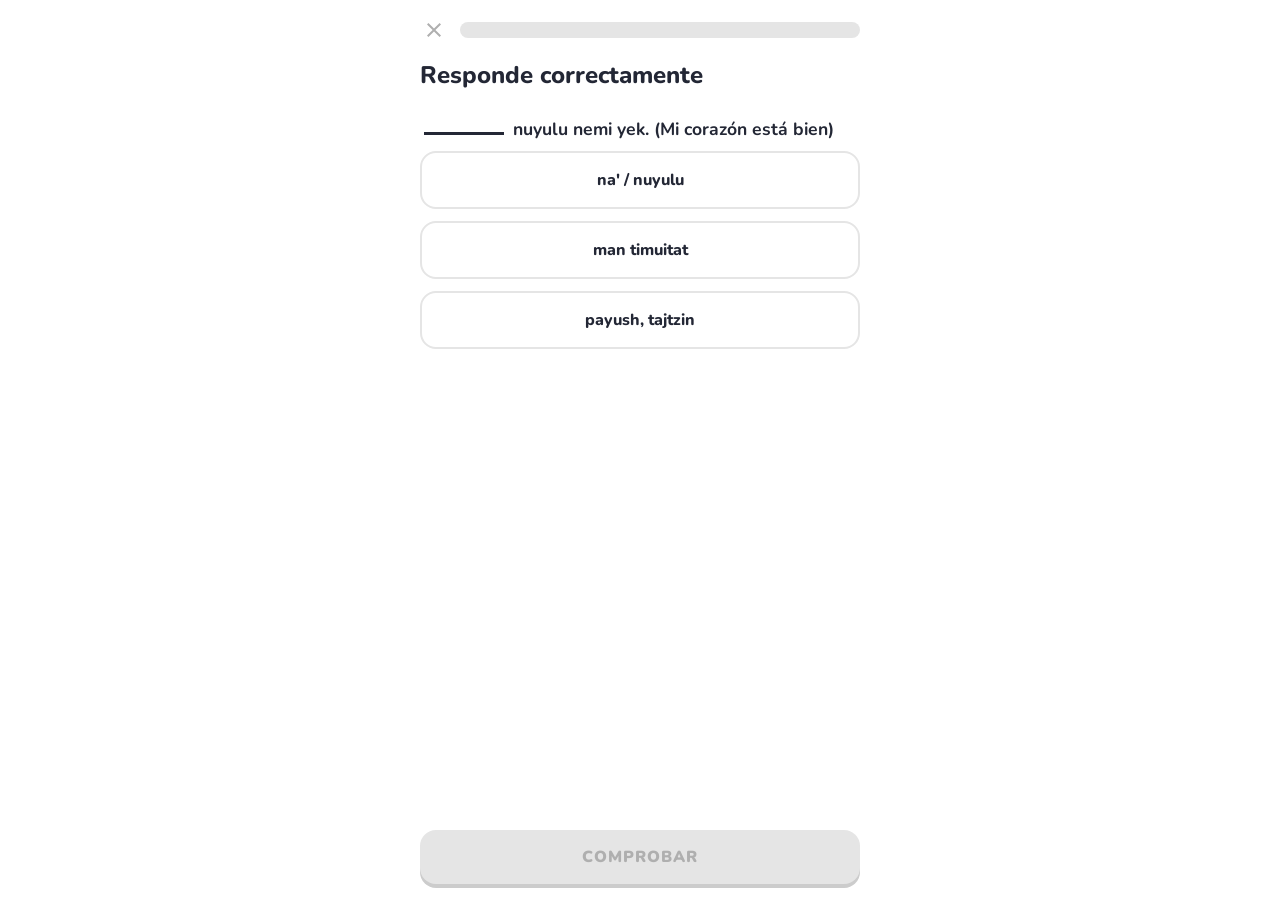
==== lesson.html @ 5322b40c "Add files via upload" ====
<!DOCTYPE html>
<html lang="es">
<head>
    <meta charset="UTF-8">
    <meta name="viewport" content="width=device-width, initial-scale=1.0">
    <title>Lección 1 — Aprende a presentarte</title>
    <link rel="stylesheet" href="style.css">
    <link rel="stylesheet" href="lesson.css">
    <link href="https://fonts.googleapis.com/css2?family=Nunito:wght@700;800;900&display=swap" rel="stylesheet">
</head>
<body>
    <div class="lesson-container" id="lesson-container">
        <!-- Top bar with close + progress -->
        <div class="lesson-top-bar">
            <button class="lesson-close-btn" id="lesson-close">
                <svg viewBox="0 0 24 24" fill="currentColor" width="24" height="24">
                    <path d="M19 6.41L17.59 5 12 10.59 6.41 5 5 6.41 10.59 12 5 17.59 6.41 19 12 13.41 17.59 19 19 17.59 13.41 12z"/>
                </svg>
            </button>
            <div class="progress-bar-track">
                <div class="progress-bar-fill" id="progress-fill"></div>
            </div>
        </div>

        <!-- Exercise Area (dynamically filled) -->
        <div class="exercise-area" id="exercise-area">
            <!-- Content injected by JS -->
        </div>

        <!-- Bottom bar with COMPROBAR button -->
        <div class="lesson-bottom-bar" id="bottom-bar">
            <button class="check-btn disabled" id="check-btn" disabled>COMPROBAR</button>
        </div>

        <!-- Feedback overlay -->
        <div class="feedback-bar hidden" id="feedback-bar">
            <div class="feedback-icon" id="feedback-icon"></div>
            <div class="feedback-text" id="feedback-text"></div>
            <button class="continue-btn" id="continue-btn">CONTINUAR</button>
        </div>
    </div>

    <!-- Lesson Complete screen -->
    <div class="lesson-complete hidden" id="lesson-complete">
        <div class="complete-content">
            <img src="Ffeliz.svg" alt="Feliz" class="complete-character">
            <h2 class="complete-title">¡Lección completada!</h2>
            <p class="complete-subtitle">Has terminado la lección<br>"Aprende a presentarte"</p>
            <div class="complete-stats">
                <div class="complete-stat">
                    <span class="stat-value" id="score-value">0</span>
                    <span class="stat-desc">Aciertos</span>
                </div>
                <div class="complete-stat">
                    <span class="stat-value" id="total-value">0</span>
                    <span class="stat-desc">Total</span>
                </div>
            </div>
            <button class="complete-btn" id="complete-btn">CONTINUAR</button>
        </div>
    </div>

    <script src="data.js"></script>
    <script src="dictionary_data.js"></script>
    <script src="lesson.js"></script>
</body>
</html>
---- style.css ----
:root {
    /* SVG Color Palette */
    --cream: #f3e6d3;
    --salmon: #f79983;
    --yellow: #fbbb48;
    --orange-red: #f15f42;
    --red: #f15f42;
    --purple: #8b6db0;
    --dark-red: #cd2628;
    --dark-navy: #232735;
    --green: #75b243;
    
    /* Additional UI Colors */
    --white: #ffffff;
    --gray-bg: #f7f7f7;
    --gray-border: #e5e5e5;
    --gray-text: #afafaf;
}

html {
    scroll-behavior: smooth;
}

* {
    box-sizing: border-box;
    margin: 0;
    padding: 0;
    -webkit-tap-highlight-color: transparent;
}

body {
    font-family: 'Nunito', sans-serif;
    background-color: var(--white);
    color: var(--dark-navy);
    display: flex;
    justify-content: center;
    min-height: 100vh;
    min-height: -webkit-fill-available;
}

.app-container {
    width: 100%;
    max-width: 480px;
    position: relative;
    padding-bottom: 120px;
    --node-size: clamp(54px, 15vw, 70px);
    --node-depth: clamp(5px, 1.6vw, 8px);
    --node-icon-size: clamp(24px, 6.5vw, 32px);
    --path-gap: clamp(12px, 2.8vh, 30px);
    --path-offset-sm: clamp(36px, 13vw, 60px);
    --path-offset-md: clamp(66px, 22vw, 100px);
    --path-offset-left-sm: clamp(30px, 10vw, 40px);
    --path-offset-left-md: clamp(62px, 20vw, 90px);
}

/* ======= TOP BAR ======= */
.top-bar {
    display: flex;
    justify-content: center;
    gap: 30px;
    padding: 16px 20px;
    position: sticky;
    top: 0;
    background: var(--white);
    z-index: 10;
}

.stat-group {
    display: flex;
    align-items: center;
    gap: 8px;
    font-size: 1.1rem;
    font-weight: 800;
}

.icon-flame {
    width: 28px;
    height: 28px;
    object-fit: contain;
}

.icon-gem {
    width: 22px;
    height: 22px;
    object-fit: contain;
}

.color-orange { color: var(--orange-red); }
.color-purple { color: var(--purple); }

/* ======= MAIN PATH ======= */
.path-container {
    padding: 0 16px;
    display: flex;
    flex-direction: column;
    align-items: stretch;
}

.stage-banner {
    background-color: var(--green);
    border-radius: 16px;
    padding: clamp(12px, 3.6vw, 16px) clamp(16px, 4.5vw, 20px);
    color: var(--white);
    margin-bottom: clamp(14px, 3.5vh, 40px);
}

.stage-subtitle {
    font-size: 0.85rem;
    font-weight: 800;
    letter-spacing: 0.5px;
    margin-bottom: 4px;
    opacity: 0.9;
}

.stage-title {
    font-size: 1.4rem;
    font-weight: 800;
}

/* Path Nodes */
.nodes-wrapper {
    display: flex;
    flex-direction: column;
    align-items: center;
    gap: var(--path-gap);
    position: relative;
    padding-top: clamp(4px, 2vh, 20px);
}

.node-row {
    position: relative;
    display: flex;
    justify-content: center;
    width: 100%;
}

/* Winding S-curve offsets */
.offset-right-1 { padding-left: var(--path-offset-sm); }
.offset-right-2 { padding-left: var(--path-offset-md); }
.active-row { 
    padding-left: clamp(18px, 7vw, 30px);
    margin-top: clamp(4px, 2vh, 20px);
    margin-bottom: clamp(4px, 2vh, 20px);
    display: flex;
    align-items: center;
    justify-content: center;
    position: relative;
}
.offset-left-1 { padding-right: var(--path-offset-left-sm); }
.offset-left-2 { padding-right: var(--path-offset-left-md); }

/* Buttons */
.node-btn {
    width: var(--node-size);
    height: var(--node-size);
    border-radius: 50%;
    background-color: var(--salmon);
    border: none;
    box-shadow: 0 var(--node-depth) 0 var(--orange-red);
    cursor: pointer;
    display: flex;
    align-items: center;
    justify-content: center;
    transition: transform 0.1s, box-shadow 0.1s;
    position: relative;
}

.node-btn:active {
    transform: translateY(var(--node-depth));
    box-shadow: 0 0 0 var(--orange-red);
}

.node-btn.vocab-node {
    background-color: var(--purple);
    box-shadow: 0 var(--node-depth) 0 #624383;
}

.node-btn.vocab-node:active {
    box-shadow: 0 0 0 #624383;
}

.node-icon {
    width: var(--node-icon-size);
    height: var(--node-icon-size);
}

.active-node {
    z-index: 2;
}

.character {
    position: absolute;
    left: clamp(64px, 20%, 96px);
    width: clamp(76px, 25vw, 120px);
    height: auto;
    bottom: clamp(-10px, -1.2vw, -4px);
    z-index: 1;
}

/* Active node wrapper */
.node-wrapper-active {
    position: relative;
    display: flex;
    flex-direction: column;
    align-items: center;
}

.active-stars {
    position: absolute;
    bottom: -30px;
    display: flex;
    gap: 4px;
    align-items: flex-end;
    z-index: 3;
}

.star-small {
    width: 20px;
    height: 20px;
    margin-bottom: 5px;
}

.star-large {
    width: 28px;
    height: 28px;
}

/* ======= FAB ======= */
.fab-btn {
    position: fixed;
    bottom: 96px;
    right: 24px;
    width: 56px;
    height: 56px;
    border-radius: 16px;
    background-color: var(--green);
    border: none;
    color: var(--white);
    cursor: pointer;
    display: flex;
    align-items: center;
    justify-content: center;
    box-shadow: 0 4px 0 #5a8a34;
    transition: transform 0.1s, box-shadow 0.1s;
}

.fab-btn:active {
    transform: translateY(4px);
    box-shadow: 0 0 0 #5a8a34;
}

.fab-btn svg {
    width: 28px;
    height: 28px;
}

.bottom-switcher {
    position: fixed;
    left: 50%;
    bottom: 18px;
    transform: translateX(-50%);
    width: min(440px, calc(100% - 32px));
    display: grid;
    grid-template-columns: 1fr 1fr;
    gap: 8px;
    padding: 8px;
    background: var(--white);
    border: 2px solid var(--gray-border);
    border-radius: 18px;
    box-shadow: 0 10px 24px rgba(35, 39, 53, 0.12);
    z-index: 40;
}

.switcher-btn {
    min-height: 48px;
    border: none;
    border-radius: 12px;
    background: transparent;
    color: var(--gray-text);
    font-family: 'Nunito', sans-serif;
    font-size: 0.86rem;
    font-weight: 900;
    display: flex;
    align-items: center;
    justify-content: center;
    gap: 8px;
    cursor: pointer;
}

.switcher-btn svg {
    width: 20px;
    height: 20px;
    flex: 0 0 20px;
}

.switcher-btn.active {
    background: var(--dark-navy);
    color: var(--white);
}

/* ======= MODAL ======= */
.modal {
    position: fixed;
    top: 0; left: 0; right: 0; bottom: 0;
    background-color: var(--white);
    z-index: 100;
    display: flex;
    flex-direction: column;
    animation: slideUp 0.3s ease-out;
    overflow-y: auto;
    -webkit-overflow-scrolling: touch;
}

@keyframes slideUp {
    from { transform: translateY(100%); }
    to { transform: translateY(0); }
}

.hidden {
    display: none !important;
}

.modal-header {
    display: flex;
    justify-content: space-between;
    align-items: center;
    padding: 16px 20px;
    border-bottom: 2px solid var(--gray-border);
    position: sticky;
    top: 0;
    background: var(--white);
    z-index: 101;
}

.close-btn {
    background: none;
    border: none;
    cursor: pointer;
    color: var(--dark-navy);
    width: 28px;
    height: 28px;
    display: flex;
    align-items: center;
    justify-content: center;
}

.close-btn svg {
    width: 24px;
    height: 24px;
}

.modal-title {
    font-size: 1.15rem;
    font-weight: 800;
    color: var(--dark-navy);
}

.modal-content {
    padding: 24px 20px;
    display: flex;
    flex-direction: column;
    align-items: stretch;
    max-width: 480px;
    margin: 0 auto;
    width: 100%;
}

/* ======= STREAK CARD ======= */
.streak-card {
    display: flex;
    justify-content: space-between;
    align-items: center;
    margin-bottom: 36px;
    padding: 24px;
    background: var(--gray-bg);
    border-radius: 20px;
}

.streak-info {
    display: flex;
    flex-direction: column;
}

.badge-society {
    background-color: var(--yellow);
    color: var(--dark-navy);
    font-size: 0.65rem;
    font-weight: 900;
    padding: 5px 10px;
    border-radius: 6px;
    display: inline-block;
    margin-bottom: 8px;
    align-self: flex-start;
    letter-spacing: 0.3px;
}

.badge-society.hidden-badge {
    visibility: hidden;
}

.streak-huge-number {
    font-size: 4.5rem;
    font-weight: 900;
    line-height: 1;
    color: var(--orange-red);
}

.streak-label {
    font-size: 1.15rem;
    font-weight: 800;
    color: var(--orange-red);
    margin-top: 4px;
}

.streak-icon-large img {
    width: 110px;
    height: 110px;
    object-fit: contain;
}

/* ======= CALENDAR ======= */
.calendar-title {
    font-size: 1.4rem;
    font-weight: 800;
    margin-bottom: 16px;
    color: var(--dark-navy);
}

.calendar-card {
    border: 2px solid var(--gray-border);
    border-radius: 20px;
    padding: 20px 16px;
}

.calendar-header {
    display: flex;
    justify-content: space-between;
    align-items: center;
    margin-bottom: 16px;
}

.cal-nav-btn {
    background: none;
    border: none;
    font-size: 1.4rem;
    font-weight: 900;
    color: var(--gray-text);
    cursor: pointer;
    padding: 4px 8px;
}

.cal-month {
    font-weight: 800;
    color: var(--dark-navy);
    font-size: 1rem;
}

.calendar-grid {
    display: grid;
    grid-template-columns: repeat(7, 1fr);
    gap: 6px 2px;
    text-align: center;
}

.day-name {
    font-weight: 800;
    color: var(--gray-text);
    font-size: 0.85rem;
    padding-bottom: 8px;
}

.cal-day {
    font-weight: 800;
    font-size: 0.9rem;
    color: #ccc;
    width: 100%;
    aspect-ratio: 1;
    display: flex;
    align-items: center;
    justify-content: center;
    position: relative;
    border-radius: 50%;
}

/* Day with completed streak (practiced) */
.cal-day.practiced {
    background-color: var(--orange-red);
    color: var(--white);
}

/* Day where protector was consumed */
.cal-day.protector-used {
    background-color: transparent;
    color: var(--gray-text);
    position: relative;
}

.cal-day.protector-used .pluma-icon {
    width: 20px;
    height: 20px;
    position: absolute;
    top: 50%;
    left: 50%;
    transform: translate(-50%, -50%);
}

/* Today marker */
.cal-day.is-today {
    outline: 3px solid var(--orange-red);
    outline-offset: -1px;
}

/* Future days */
.cal-day.future {
    color: #ddd;
}

/* ======= DEBUG / SIMULATION ======= */
.debug-section {
    margin-top: 32px;
    padding: 16px;
    background: var(--gray-bg);
    border-radius: 16px;
    border: 2px dashed var(--gray-border);
}

.debug-label {
    font-size: 0.8rem;
    font-weight: 700;
    color: var(--gray-text);
    margin-bottom: 12px;
    text-align: center;
}

.debug-buttons {
    display: flex;
    gap: 10px;
}

.debug-btn {
    flex: 1;
    padding: 12px;
    border: none;
    border-radius: 12px;
    font-family: 'Nunito', sans-serif;
    font-weight: 800;
    font-size: 0.9rem;
    cursor: pointer;
    transition: transform 0.1s;
}

.debug-btn:active {
    transform: scale(0.96);
}

.debug-btn.practiced {
    background-color: var(--green);
    color: var(--white);
    box-shadow: 0 4px 0 #5a8a34;
}

.debug-btn.missed {
    background-color: var(--salmon);
    color: var(--white);
    box-shadow: 0 4px 0 var(--orange-red);
}

/* ======= STAGE MENU ======= */
.stage-option {
    padding: 20px;
    border: 2px solid var(--gray-border);
    border-radius: 16px;
    margin-bottom: 12px;
    cursor: pointer;
    transition: all 0.2s;
    background: var(--white);
}

.stage-option:active {
    transform: translateY(2px);
    background: var(--gray-border);
}

.stage-option.active-stage {
    border-color: var(--green);
    background: rgba(117, 178, 67, 0.1);
}

.stage-option-title {
    font-size: 1.1rem;
    font-weight: 800;
    color: var(--dark-navy);
}

/* ======= DICTIONARY ======= */
.dictionary-view {
    padding: 0 16px 20px;
}

.dictionary-header {
    position: sticky;
    top: 58px;
    z-index: 8;
    background: var(--white);
    padding: 10px 0 16px;
}

.dictionary-header h1 {
    font-size: 1.8rem;
    font-weight: 900;
    margin-bottom: 6px;
}

.dictionary-session-meta {
    color: var(--purple);
    font-size: 0.86rem;
    font-weight: 900;
    text-transform: uppercase;
}

.dictionary-practice-card {
    min-height: clamp(360px, calc(100dvh - 190px), 560px);
    border: 2px solid var(--gray-border);
    border-radius: 8px;
    padding: clamp(18px, 5vw, 24px);
    background: var(--white);
    display: flex;
    flex-direction: column;
}

.dictionary-eyebrow {
    color: var(--gray-text);
    font-size: 0.82rem;
    font-weight: 900;
    line-height: 1.2;
    margin-bottom: 12px;
    text-transform: uppercase;
}

.dictionary-prompt {
    color: var(--dark-navy);
    font-size: clamp(1.5rem, 8vw, 2.4rem);
    font-weight: 900;
    line-height: 1.15;
    overflow-wrap: anywhere;
}

.dictionary-options {
    display: flex;
    flex-direction: column;
    gap: 10px;
    margin-top: auto;
    padding-top: 28px;
}

.dictionary-option-btn {
    border: 2px solid var(--gray-border);
    border-radius: 8px;
    padding: 14px 16px;
    background: var(--white);
    font-family: 'Nunito', sans-serif;
    font-size: 0.98rem;
    font-weight: 900;
    color: var(--dark-navy);
    cursor: pointer;
    line-height: 1.25;
    text-align: left;
    box-shadow: 0 3px 0 var(--gray-border);
}

.dictionary-stage {
    margin-top: 12px;
    font-size: 0.72rem;
    font-weight: 900;
    color: var(--orange-red);
    text-transform: uppercase;
}

.dictionary-option-btn:active:not(:disabled) {
    transform: translateY(3px);
    box-shadow: 0 0 0 var(--gray-border);
}

.dictionary-option-btn.correct,
.dictionary-option-btn.selected-correct {
    border-color: var(--green);
    background: rgba(117, 178, 67, 0.1);
    color: var(--green);
    box-shadow: 0 3px 0 var(--green);
}

.dictionary-option-btn.selected-wrong {
    border-color: var(--orange-red);
    background: rgba(241, 95, 66, 0.1);
    color: var(--orange-red);
    box-shadow: 0 3px 0 var(--orange-red);
}

.dictionary-option-btn:disabled {
    cursor: default;
}

.dictionary-feedback {
    min-height: 24px;
    margin-top: 14px;
    font-size: 0.92rem;
    font-weight: 900;
}

.dictionary-feedback.correct {
    color: var(--green);
}

.dictionary-feedback.incorrect {
    color: var(--orange-red);
}

.dictionary-next-btn {
    width: 100%;
    min-height: 52px;
    margin-top: 12px;
    border: none;
    border-radius: 12px;
    background: var(--green);
    color: var(--white);
    box-shadow: 0 4px 0 #5a8a34;
    cursor: pointer;
    font-family: 'Nunito', sans-serif;
    font-size: 0.96rem;
    font-weight: 900;
}

.dictionary-next-btn:active {
    transform: translateY(4px);
    box-shadow: 0 0 0 #5a8a34;
}

.dictionary-complete-title {
    color: var(--dark-navy);
    font-size: 1.3rem;
    font-weight: 900;
    text-align: center;
    margin-top: auto;
}

.dictionary-complete-score {
    color: var(--green);
    font-size: 4rem;
    font-weight: 900;
    line-height: 1;
    margin-top: 14px;
    text-align: center;
}

.dictionary-complete-subtitle {
    color: var(--gray-text);
    font-size: 0.96rem;
    font-weight: 800;
    line-height: 1.4;
    margin: 10px 0 auto;
    text-align: center;
}

.dictionary-empty {
    padding: 24px 0;
    text-align: center;
    font-weight: 800;
    color: var(--gray-text);
}

/* ======= STAGE LOCKING ======= */
.stage-section {
    padding-bottom: 40px;
}

.stage-section.locked {
    filter: grayscale(100%);
    opacity: 0.6;
    pointer-events: none;
}

.locked-node {
    filter: grayscale(100%);
    opacity: 0.5;
    pointer-events: none;
}

@media (max-width: 480px) {
    .app-container {
        padding-bottom: 96px;
        --node-size: clamp(50px, 15.5vw, 58px);
        --node-depth: 5px;
        --node-icon-size: clamp(23px, 7vw, 26px);
        --path-gap: clamp(8px, 1.8vh, 14px);
    }

    .top-bar {
        padding: 10px 20px;
    }

    .stage-banner {
        padding: 12px 16px;
        margin-bottom: 12px;
        border-radius: 12px;
    }

    .stage-subtitle {
        font-size: 0.72rem;
    }

    .stage-title {
        font-size: 1.1rem;
    }

    .nodes-wrapper {
        padding-top: 4px;
    }

    .active-row {
        margin-top: 4px;
        margin-bottom: 4px;
    }

    .stage-section {
        padding-bottom: 22px;
    }

    .fab-btn {
        bottom: 82px;
        right: 18px;
        width: 48px;
        height: 48px;
    }

    .bottom-switcher {
        bottom: 10px;
    }
}
---- lesson.css ----
/* ======= LESSON LAYOUT ======= */
.lesson-container {
    width: 100%;
    max-width: 480px;
    margin: 0 auto;
    min-height: 100vh;
    min-height: -webkit-fill-available;
    display: flex;
    flex-direction: column;
    position: relative;
    background: var(--white);
}

/* ======= TOP BAR ======= */
.lesson-top-bar {
    display: flex;
    align-items: center;
    gap: 12px;
    padding: 16px 20px;
    position: sticky;
    top: 0;
    background: var(--white);
    z-index: 10;
}

.lesson-close-btn {
    background: none;
    border: none;
    cursor: pointer;
    color: var(--gray-text);
    width: 28px;
    height: 28px;
    display: flex;
    align-items: center;
    justify-content: center;
    flex-shrink: 0;
}

.lesson-close-btn svg {
    width: 24px;
    height: 24px;
}

.progress-bar-track {
    flex: 1;
    height: 16px;
    background: var(--gray-border);
    border-radius: 10px;
    overflow: hidden;
}

.progress-bar-fill {
    height: 100%;
    background: var(--green);
    border-radius: 10px;
    transition: width 0.4s ease;
    width: 0%;
}

/* ======= EXERCISE AREA ======= */
.exercise-area {
    flex: 1;
    padding: 0 20px;
    display: flex;
    flex-direction: column;
    overflow-y: auto;
    padding-bottom: 100px;
}

.exercise-instruction {
    font-size: 1.5rem;
    font-weight: 800;
    color: var(--dark-navy);
    margin-bottom: 24px;
    line-height: 1.3;
}

/* ======= MATCH PAIRS ======= */
.match-grid {
    display: grid;
    grid-template-columns: 1fr 1fr;
    gap: 12px;
    margin-top: 20px;
}

.match-card {
    padding: 16px 12px;
    border: 2px solid var(--gray-border);
    border-radius: 16px;
    text-align: center;
    font-weight: 800;
    font-size: 1rem;
    cursor: pointer;
    background: var(--white);
    transition: all 0.15s;
    user-select: none;
    -webkit-user-select: none;
    min-height: 56px;
    display: flex;
    align-items: center;
    justify-content: center;
}

.match-card.selected {
    border-color: var(--purple);
    background: rgba(139, 109, 176, 0.08);
    color: var(--purple);
}

.match-card.matched {
    border-color: var(--green);
    background: rgba(117, 178, 67, 0.1);
    color: var(--green);
    pointer-events: none;
    opacity: 0.7;
}

.match-card.wrong {
    border-color: var(--orange-red);
    background: rgba(241, 95, 66, 0.1);
    animation: shake 0.4s ease;
}

/* ======= MULTIPLE CHOICE ======= */
.mc-sentence {
    font-size: 1.1rem;
    font-weight: 700;
    color: var(--dark-navy);
    margin-bottom: 8px;
    line-height: 1.6;
}

.mc-sentence .blank {
    display: inline-block;
    min-width: 80px;
    border-bottom: 3px solid var(--dark-navy);
    margin: 0 4px;
}

.mc-hint {
    font-size: 0.9rem;
    color: var(--gray-text);
    margin-bottom: 32px;
    font-weight: 700;
}

/* Character + speech bubble */
.character-speech {
    display: flex;
    align-items: flex-start;
    gap: 12px;
    margin-bottom: 24px;
}

.character-speech img {
    width: 80px;
    height: auto;
    flex-shrink: 0;
}

.speech-bubble {
    background: var(--white);
    border: 2px solid var(--gray-border);
    border-radius: 16px;
    padding: 16px;
    font-size: 1.05rem;
    font-weight: 700;
    color: var(--dark-navy);
    position: relative;
    line-height: 1.5;
}

.speech-bubble .blank {
    display: inline-block;
    min-width: 70px;
    border-bottom: 3px dashed var(--orange-red);
    margin: 0 4px;
    color: var(--orange-red);
    font-weight: 900;
}

.options-list {
    display: flex;
    flex-direction: column;
    gap: 12px;
    margin-top: auto;
    padding-bottom: 10px;
}

.option-btn {
    padding: 16px 20px;
    border: 2px solid var(--gray-border);
    border-radius: 16px;
    background: var(--white);
    font-family: 'Nunito', sans-serif;
    font-size: 1rem;
    font-weight: 800;
    color: var(--dark-navy);
    cursor: pointer;
    text-align: center;
    transition: all 0.15s;
    user-select: none;
    -webkit-user-select: none;
}

.option-btn.selected {
    border-color: var(--purple);
    background: rgba(139, 109, 176, 0.08);
    color: var(--purple);
}

/* ======= TRANSLATION (Word Bank) ======= */
.translation-prompt {
    display: flex;
    align-items: flex-start;
    gap: 12px;
    margin-bottom: 24px;
}

.translation-prompt img {
    width: 80px;
    flex-shrink: 0;
}

.translation-target {
    background: var(--white);
    border: 2px solid var(--gray-border);
    border-radius: 16px;
    padding: 16px;
    font-size: 1.05rem;
    font-weight: 700;
    color: var(--dark-navy);
    line-height: 1.5;
}

.answer-zone {
    min-height: 56px;
    border-bottom: 2px solid var(--gray-border);
    margin-bottom: 24px;
    padding: 8px 4px;
    display: flex;
    flex-wrap: wrap;
    gap: 8px;
    align-items: center;
}

.word-bank {
    display: flex;
    flex-wrap: wrap;
    gap: 8px;
    justify-content: center;
    margin-top: auto;
    padding-bottom: 10px;
}

.word-chip {
    padding: 10px 18px;
    border: 2px solid var(--gray-border);
    border-radius: 12px;
    background: var(--white);
    font-family: 'Nunito', sans-serif;
    font-size: 0.95rem;
    font-weight: 800;
    color: var(--dark-navy);
    cursor: pointer;
    transition: all 0.15s;
    user-select: none;
    -webkit-user-select: none;
    box-shadow: 0 3px 0 var(--gray-border);
}

.word-chip:active {
    transform: translateY(3px);
    box-shadow: 0 0 0 var(--gray-border);
}

.word-chip.placed {
    opacity: 0.3;
    pointer-events: none;
}

.word-chip.in-answer {
    background: var(--white);
    border-color: var(--purple);
    color: var(--purple);
    box-shadow: 0 3px 0 var(--purple);
}

/* ======= BOTTOM BAR ======= */
.lesson-bottom-bar {
    position: fixed;
    bottom: 0;
    left: 0;
    right: 0;
    padding: 16px 20px;
    padding-bottom: max(16px, env(safe-area-inset-bottom));
    background: var(--white);
    max-width: 480px;
    margin: 0 auto;
    z-index: 20;
}

.check-btn {
    width: 100%;
    padding: 16px;
    border-radius: 16px;
    border: none;
    font-family: 'Nunito', sans-serif;
    font-size: 1rem;
    font-weight: 900;
    text-transform: uppercase;
    letter-spacing: 1px;
    cursor: pointer;
    transition: all 0.15s;
}

.check-btn.disabled {
    background: var(--gray-border);
    color: var(--gray-text);
    pointer-events: none;
    box-shadow: 0 4px 0 #ccc;
}

.check-btn.active {
    background: var(--green);
    color: var(--white);
    box-shadow: 0 4px 0 #5a8a34;
}

.check-btn.active:active {
    transform: translateY(4px);
    box-shadow: 0 0 0 #5a8a34;
}

/* ======= FEEDBACK BAR ======= */
.feedback-bar {
    position: fixed;
    bottom: 0;
    left: 0;
    right: 0;
    padding: 24px 20px;
    padding-bottom: max(24px, env(safe-area-inset-bottom));
    max-width: 480px;
    margin: 0 auto;
    z-index: 30;
    border-top-left-radius: 20px;
    border-top-right-radius: 20px;
    animation: slideUpFeedback 0.3s ease-out;
    display: flex;
    flex-direction: column;
    gap: 12px;
}

@keyframes slideUpFeedback {
    from { transform: translateY(100%); }
    to { transform: translateY(0); }
}

.feedback-bar.correct {
    background: #d7ffb8;
}

.feedback-bar.incorrect {
    background: #ffdfe0;
}

.feedback-icon {
    font-size: 1.1rem;
    font-weight: 900;
    display: flex;
    align-items: center;
    gap: 8px;
}

.feedback-bar.correct .feedback-icon {
    color: var(--green);
}

.feedback-bar.incorrect .feedback-icon {
    color: var(--orange-red);
}

.feedback-text {
    font-size: 0.9rem;
    font-weight: 700;
    color: var(--dark-navy);
}

.continue-btn {
    width: 100%;
    padding: 16px;
    border-radius: 16px;
    border: none;
    font-family: 'Nunito', sans-serif;
    font-size: 1rem;
    font-weight: 900;
    text-transform: uppercase;
    letter-spacing: 1px;
    cursor: pointer;
}

.feedback-bar.correct .continue-btn {
    background: var(--green);
    color: var(--white);
    box-shadow: 0 4px 0 #5a8a34;
}

.feedback-bar.incorrect .continue-btn {
    background: var(--orange-red);
    color: var(--white);
    box-shadow: 0 4px 0 var(--dark-red);
}

/* ======= LESSON COMPLETE ======= */
.lesson-complete {
    position: fixed;
    top: 0; left: 0; right: 0; bottom: 0;
    background: var(--white);
    z-index: 200;
    display: flex;
    align-items: center;
    justify-content: center;
}

.complete-content {
    text-align: center;
    padding: 40px 24px;
    max-width: 400px;
}

.complete-character {
    width: 140px;
    height: auto;
    margin-bottom: 24px;
}

.complete-title {
    font-size: 2rem;
    font-weight: 900;
    color: var(--yellow);
    margin-bottom: 8px;
}

.complete-subtitle {
    font-size: 1rem;
    font-weight: 700;
    color: var(--gray-text);
    margin-bottom: 32px;
    line-height: 1.5;
}

.complete-stats {
    display: flex;
    justify-content: center;
    gap: 40px;
    margin-bottom: 40px;
}

.complete-stat {
    display: flex;
    flex-direction: column;
    align-items: center;
}

.stat-value {
    font-size: 2.5rem;
    font-weight: 900;
    color: var(--green);
}

.stat-desc {
    font-size: 0.85rem;
    font-weight: 800;
    color: var(--gray-text);
}

.complete-btn {
    width: 100%;
    padding: 16px;
    border-radius: 16px;
    border: none;
    background: var(--green);
    color: var(--white);
    font-family: 'Nunito', sans-serif;
    font-size: 1rem;
    font-weight: 900;
    text-transform: uppercase;
    letter-spacing: 1px;
    cursor: pointer;
    box-shadow: 0 4px 0 #5a8a34;
}

.lesson-complete.failed .complete-title,
.lesson-complete.failed .stat-value {
    color: var(--red);
}

.lesson-complete.failed .complete-btn {
    background: var(--red);
    box-shadow: 0 4px 0 #b23b2f;
}

/* ======= UTILITIES ======= */
@keyframes shake {
    0%, 100% { transform: translateX(0); }
    25% { transform: translateX(-6px); }
    50% { transform: translateX(6px); }
    75% { transform: translateX(-4px); }
}
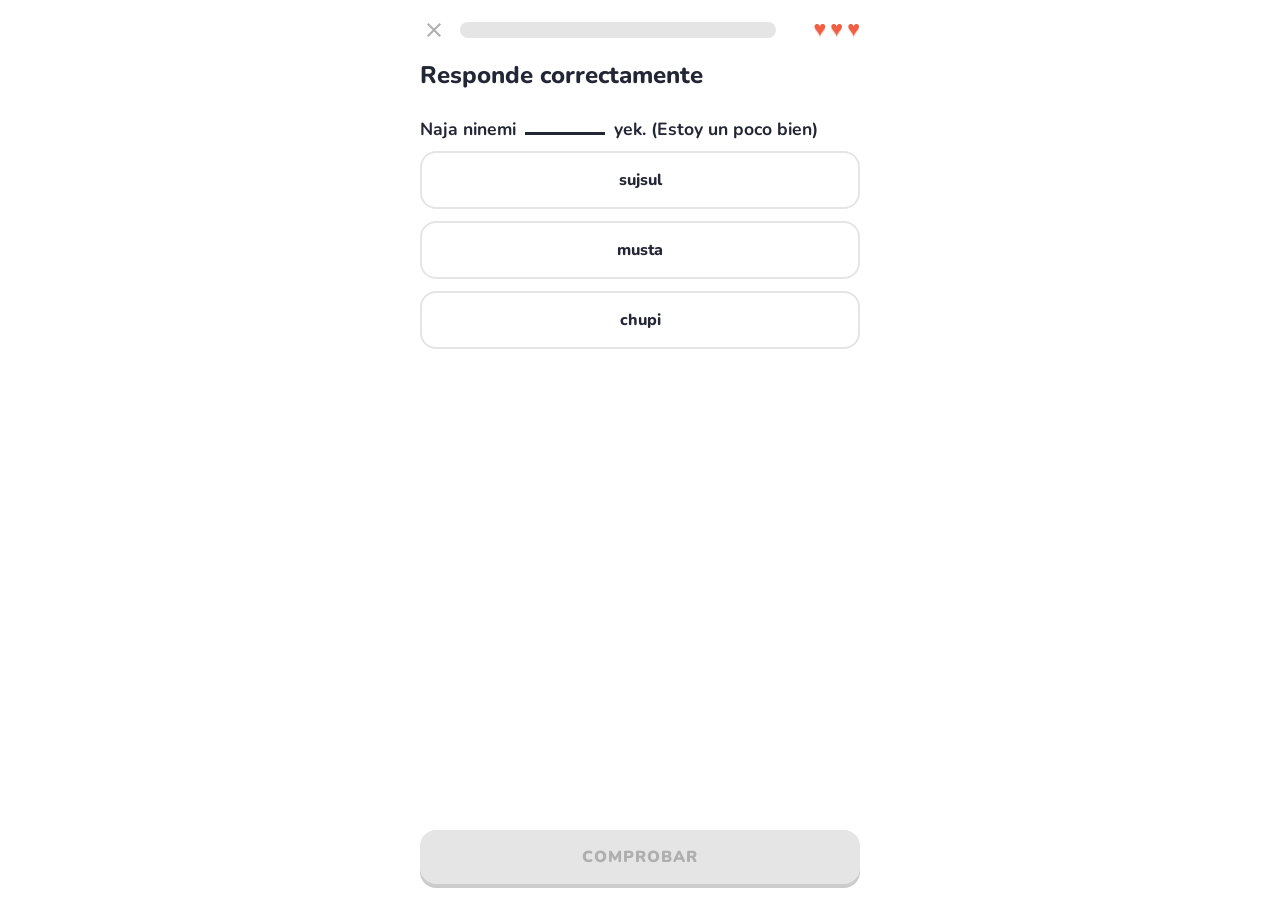
==== commit 61dc8c7d: "Add files via upload" ====
--- a/lesson.html
+++ b/lesson.html
@@ -20,6 +20,7 @@
             <div class="progress-bar-track">
                 <div class="progress-bar-fill" id="progress-fill"></div>
             </div>
+            <div class="lives-display" id="lives-display" aria-label="3 vidas disponibles"></div>
         </div>
 
         <!-- Exercise Area (dynamically filled) -->
--- a/lesson.css
+++ b/lesson.css
@@ -55,6 +55,33 @@
     border-radius: 10px;
     transition: width 0.4s ease;
     width: 0%;
+}
+
+.lives-display {
+    display: flex;
+    align-items: center;
+    justify-content: flex-end;
+    gap: 4px;
+    min-width: 72px;
+    flex-shrink: 0;
+}
+
+.life-heart {
+    color: var(--red);
+    font-size: 1.35rem;
+    font-weight: 900;
+    line-height: 1;
+    text-shadow: 0 2px 0 rgba(178, 59, 47, 0.18);
+    transform-origin: center;
+}
+
+.life-heart.lost {
+    color: var(--gray-border);
+    text-shadow: none;
+}
+
+.life-heart.just-lost {
+    animation: loseHeart 0.45s ease-out;
 }
 
 /* ======= EXERCISE AREA ======= */
@@ -507,3 +534,21 @@
     50% { transform: translateX(6px); }
     75% { transform: translateX(-4px); }
 }
+
+@keyframes loseHeart {
+    0% {
+        color: var(--red);
+        opacity: 1;
+        transform: scale(1);
+    }
+    35% {
+        color: var(--red);
+        opacity: 1;
+        transform: scale(1.35) rotate(-8deg);
+    }
+    100% {
+        color: var(--gray-border);
+        opacity: 0.55;
+        transform: scale(0.82) rotate(8deg);
+    }
+}
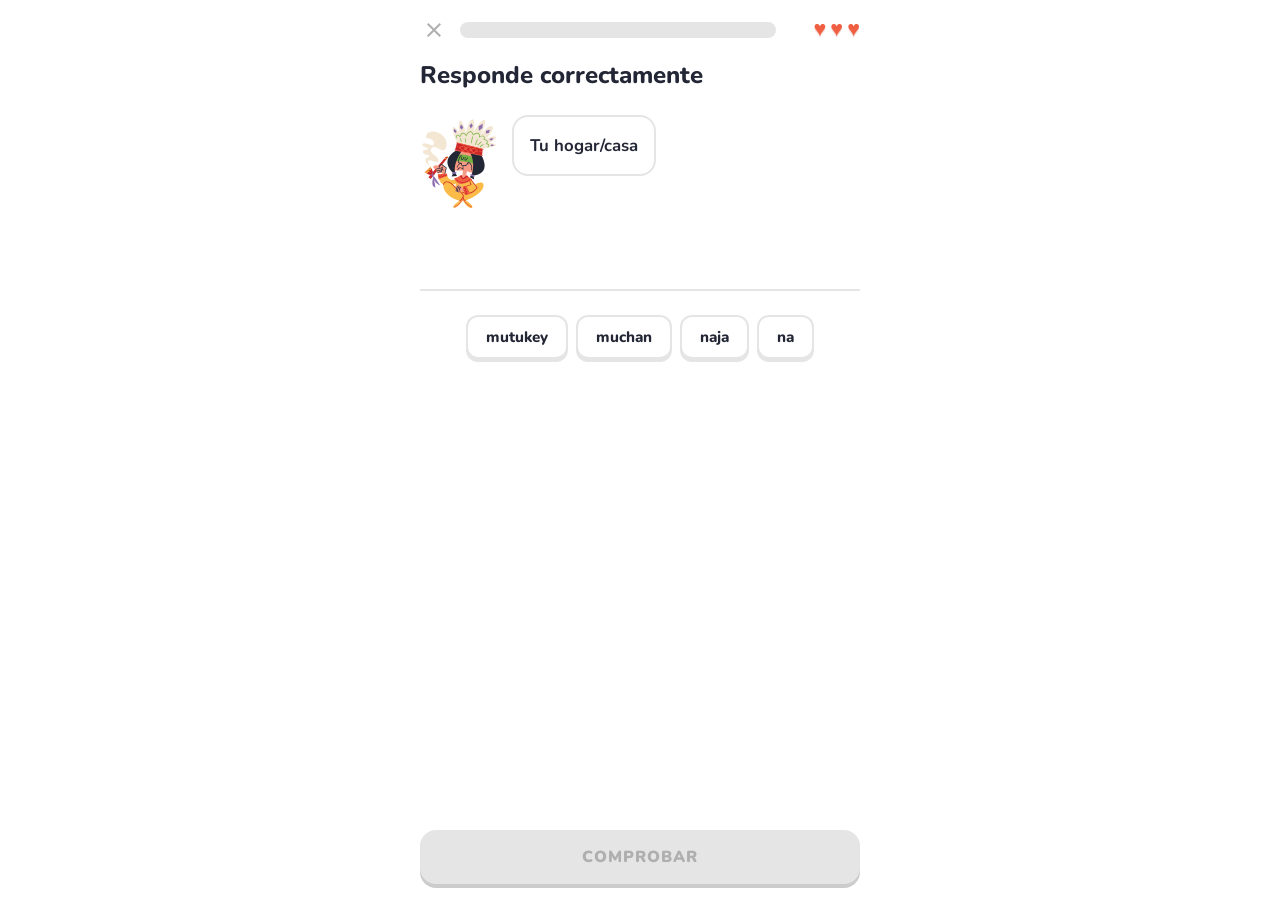
==== commit 21251302: "Add files via upload" ====
--- a/lesson.html
+++ b/lesson.html
@@ -61,6 +61,7 @@
         </div>
     </div>
 
+    <script src="streak.js"></script>
     <script src="data.js"></script>
     <script src="dictionary_data.js"></script>
     <script src="lesson.js"></script>
--- a/style.css
+++ b/style.css
@@ -462,6 +462,32 @@
     text-align: center;
 }
 
+.calendar-data-actions {
+    display: grid;
+    grid-template-columns: 1fr 1fr;
+    gap: 10px;
+    margin-top: 18px;
+}
+
+.calendar-data-btn {
+    border: none;
+    border-radius: 12px;
+    background: var(--dark-navy);
+    color: var(--white);
+    cursor: pointer;
+    font-family: inherit;
+    font-size: 0.86rem;
+    font-weight: 900;
+    min-height: 44px;
+    padding: 10px 12px;
+}
+
+.calendar-data-btn-secondary {
+    background: var(--gray-bg);
+    color: var(--dark-navy);
+    border: 2px solid var(--gray-border);
+}
+
 .day-name {
     font-weight: 800;
     color: var(--gray-text);
